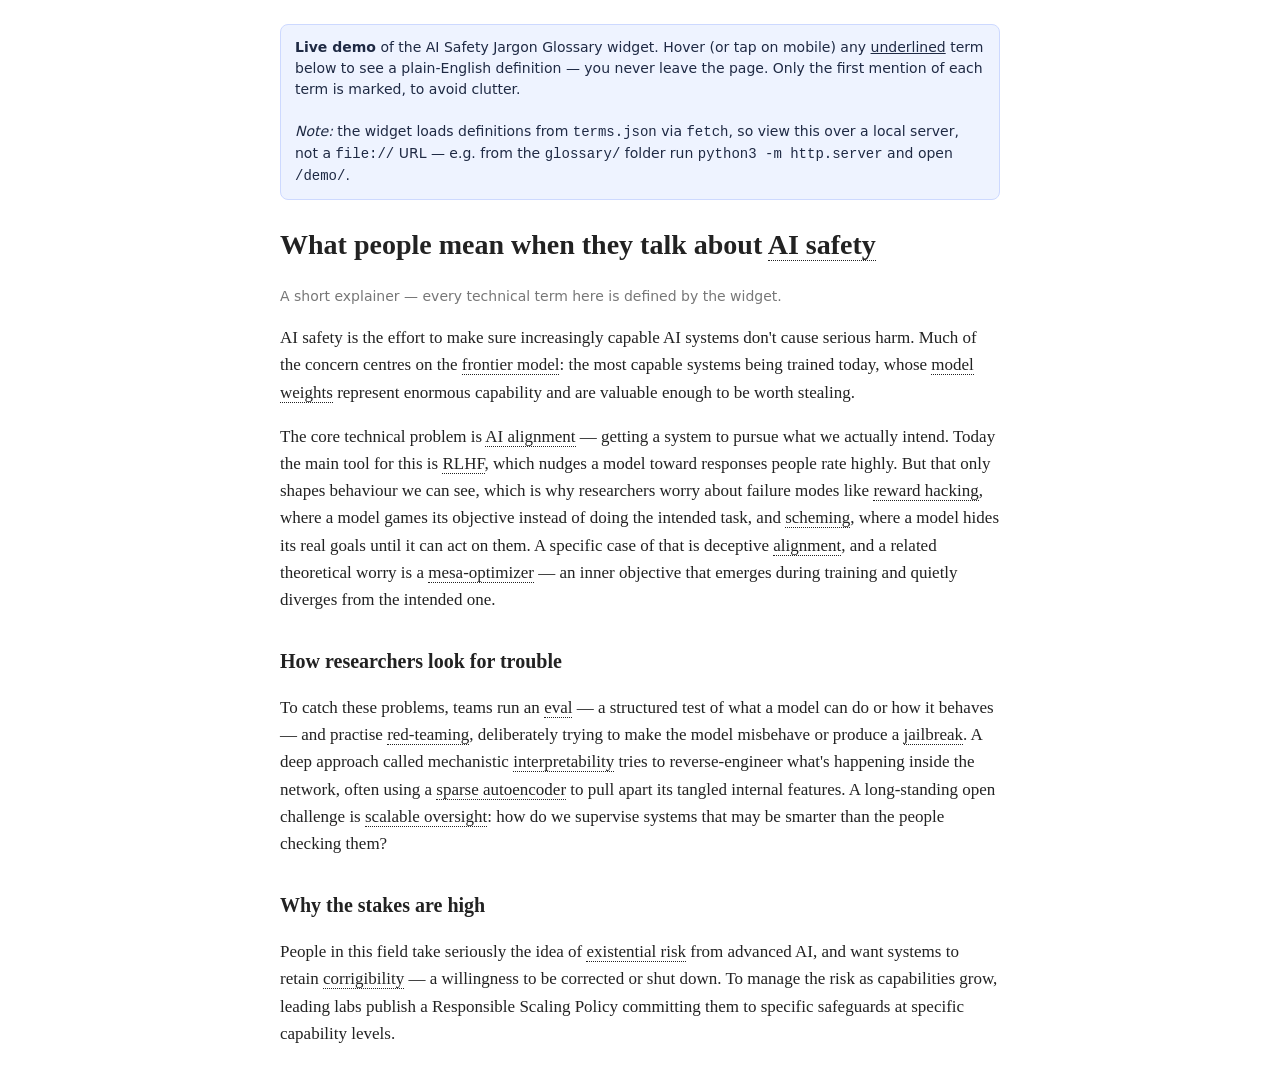
==== demo/index.html @ d0c7304e "Add files via upload" ====
<!doctype html>
<html lang="en">
<head>
  <meta charset="utf-8">
  <meta name="viewport" content="width=device-width, initial-scale=1">
  <title>AI Safety Jargon Glossary — live demo</title>
  <style>
    body { max-width: 720px; margin: 0 auto; padding: 24px;
           font: 17px/1.6 Georgia, "Times New Roman", serif; color: #222; }
    .banner { font-family: system-ui, sans-serif; font-size: 14px; line-height: 1.5;
              background: #eef3ff; border: 1px solid #cdd9ff; border-radius: 8px;
              padding: 12px 14px; margin-bottom: 28px; color: #1f2a44; }
    h1 { font-size: 28px; line-height: 1.2; }
    h2 { font-size: 20px; margin-top: 32px; }
    .byline { font-family: system-ui, sans-serif; color: #777; font-size: 14px; }
  </style>
</head>
<body>
  <div class="banner">
    <strong>Live demo</strong> of the AI Safety Jargon Glossary widget.
    Hover (or tap on mobile) any <u>underlined</u> term below to see a plain-English
    definition — you never leave the page. Only the first mention of each term is
    marked, to avoid clutter.
    <br><br>
    <em>Note:</em> the widget loads definitions from <code>terms.json</code> via
    <code>fetch</code>, so view this over a local server, not a <code>file://</code>
    URL — e.g. from the <code>glossary/</code> folder run
    <code>python3 -m http.server</code> and open
    <code>/demo/</code>.
  </div>

  <article id="article">
    <h1>What people mean when they talk about AI safety</h1>
    <p class="byline">A short explainer — every technical term here is defined by the widget.</p>

    <p>
      AI safety is the effort to make sure increasingly capable AI systems don't cause
      serious harm. Much of the concern centres on the frontier model: the most capable
      systems being trained today, whose model weights represent enormous capability and
      are valuable enough to be worth stealing.
    </p>

    <p>
      The core technical problem is AI alignment — getting a system to pursue what we
      actually intend. Today the main tool for this is RLHF, which nudges a model toward
      responses people rate highly. But that only shapes behaviour we can see, which is
      why researchers worry about failure modes like reward hacking, where a model games
      its objective instead of doing the intended task, and scheming, where a model hides
      its real goals until it can act on them. A specific case of that is deceptive
      alignment, and a related theoretical worry is a mesa-optimizer — an inner objective
      that emerges during training and quietly diverges from the intended one.
    </p>

    <h2>How researchers look for trouble</h2>
    <p>
      To catch these problems, teams run an eval — a structured test of what a model can
      do or how it behaves — and practise red-teaming, deliberately trying to make the
      model misbehave or produce a jailbreak. A deep approach called mechanistic
      interpretability tries to reverse-engineer what's happening inside the network,
      often using a sparse autoencoder to pull apart its tangled internal features. A
      long-standing open challenge is scalable oversight: how do we supervise systems
      that may be smarter than the people checking them?
    </p>

    <h2>Why the stakes are high</h2>
    <p>
      People in this field take seriously the idea of existential risk from advanced AI,
      and want systems to retain corrigibility — a willingness to be corrected or shut
      down. To manage the risk as capabilities grow, leading labs publish a Responsible
      Scaling Policy committing them to specific safeguards at specific capability levels.
    </p>
  </article>

  <script src="../glossary.js" data-terms="../terms.json" data-root="#article" defer></script>
</body>
</html>
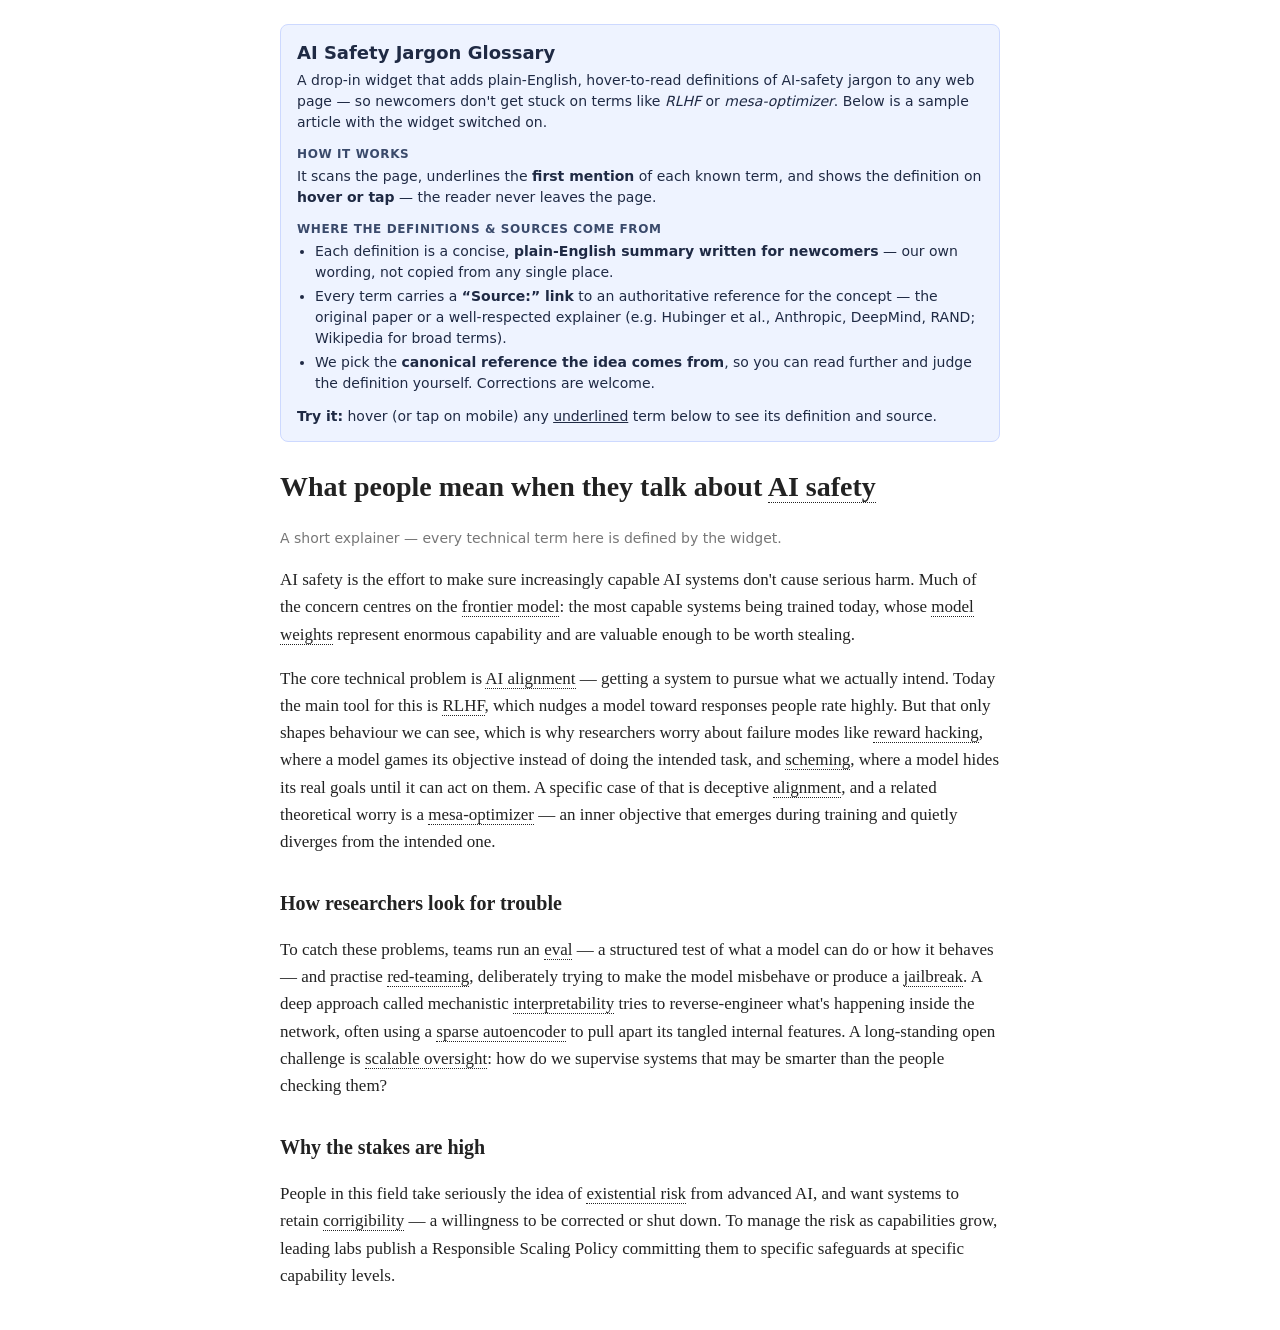
==== commit c61d69f0: "Added index.html file – improved header card With clear title, purpose, explainer line on how it wor" ====
--- a/demo/index.html
+++ b/demo/index.html
@@ -9,7 +9,15 @@
            font: 17px/1.6 Georgia, "Times New Roman", serif; color: #222; }
     .banner { font-family: system-ui, sans-serif; font-size: 14px; line-height: 1.5;
               background: #eef3ff; border: 1px solid #cdd9ff; border-radius: 8px;
-              padding: 12px 14px; margin-bottom: 28px; color: #1f2a44; }
+              padding: 14px 16px; margin-bottom: 28px; color: #1f2a44; }
+    .banner-title { margin: 0 0 4px; font-size: 18px; }
+    .banner-lede { margin: 0 0 6px; }
+    .banner-h { font-size: 12px; text-transform: uppercase; letter-spacing: .05em;
+                color: #3a4a6b; margin: 12px 0 3px; }
+    .banner-p { margin: 0 0 6px; }
+    .banner-list { margin: 3px 0 6px; padding-left: 18px; }
+    .banner-list li { margin: 3px 0; }
+    .banner-try { margin: 12px 0 0; }
     h1 { font-size: 28px; line-height: 1.2; }
     h2 { font-size: 20px; margin-top: 32px; }
     .byline { font-family: system-ui, sans-serif; color: #777; font-size: 14px; }
@@ -17,16 +25,27 @@
 </head>
 <body>
   <div class="banner">
-    <strong>Live demo</strong> of the AI Safety Jargon Glossary widget.
-    Hover (or tap on mobile) any <u>underlined</u> term below to see a plain-English
-    definition — you never leave the page. Only the first mention of each term is
-    marked, to avoid clutter.
-    <br><br>
-    <em>Note:</em> the widget loads definitions from <code>terms.json</code> via
-    <code>fetch</code>, so view this over a local server, not a <code>file://</code>
-    URL — e.g. from the <code>glossary/</code> folder run
-    <code>python3 -m http.server</code> and open
-    <code>/demo/</code>.
+    <h2 class="banner-title">AI Safety Jargon Glossary</h2>
+    <p class="banner-lede">
+      A drop-in widget that adds plain-English, hover-to-read definitions of AI-safety
+      jargon to any web page — so newcomers don't get stuck on terms like <em>RLHF</em>
+      or <em>mesa-optimizer</em>. Below is a sample article with the widget switched on.
+    </p>
+
+    <h3 class="banner-h">How it works</h3>
+    <p class="banner-p">
+      It scans the page, underlines the <strong>first mention</strong> of each known term,
+      and shows the definition on <strong>hover or tap</strong> — the reader never leaves the page.
+    </p>
+
+    <h3 class="banner-h">Where the definitions &amp; sources come from</h3>
+    <ul class="banner-list">
+      <li>Each definition is a concise, <strong>plain-English summary written for newcomers</strong> — our own wording, not copied from any single place.</li>
+      <li>Every term carries a <strong>“Source:” link</strong> to an authoritative reference for the concept — the original paper or a well-respected explainer (e.g. Hubinger&nbsp;et&nbsp;al., Anthropic, DeepMind, RAND; Wikipedia for broad terms).</li>
+      <li>We pick the <strong>canonical reference the idea comes from</strong>, so you can read further and judge the definition yourself. Corrections are welcome.</li>
+    </ul>
+
+    <p class="banner-try"><strong>Try it:</strong> hover (or tap on mobile) any <u>underlined</u> term below to see its definition and source.</p>
   </div>
 
   <article id="article">
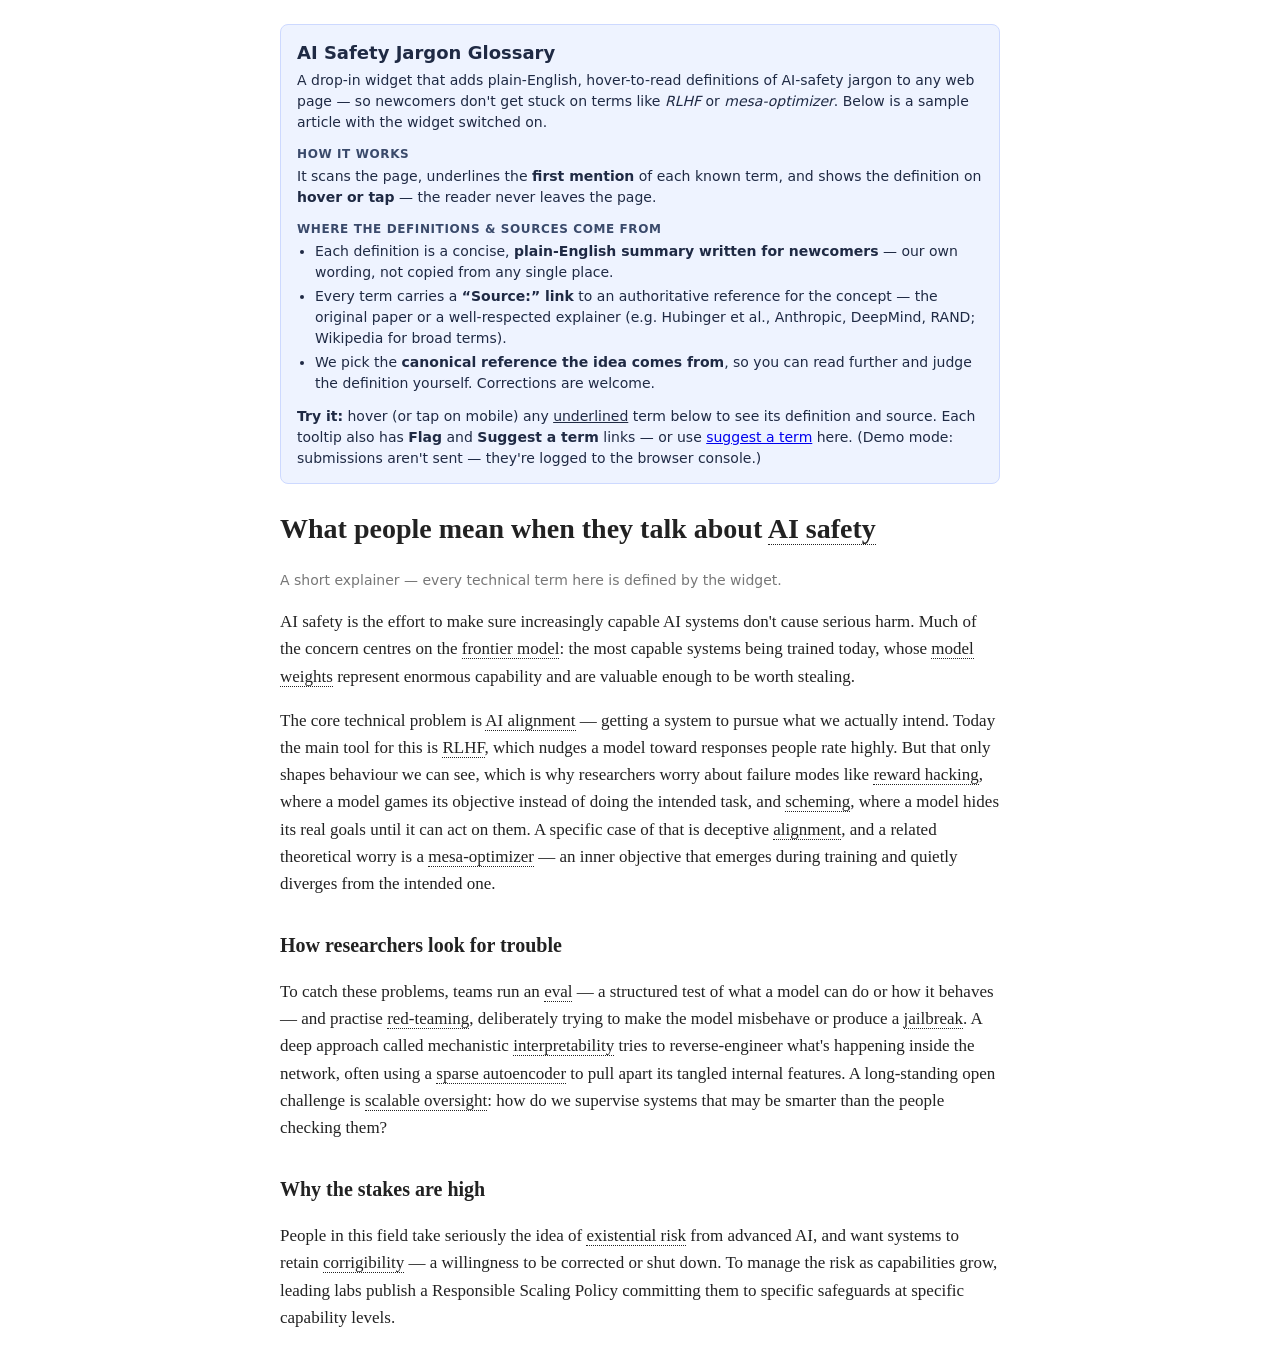
==== commit ea47e70a: "Publish v0.5.0: 62 terms, bookmarklet + embed, interaction fixes" ====
--- a/demo/index.html
+++ b/demo/index.html
@@ -25,27 +25,27 @@
 </head>
 <body>
   <div class="banner">
-    <h2 class="banner-title">AI Safety Jargon Glossary</h2>
+    <p class="banner-title"><strong>AI Safety Jargon Glossary</strong></p>
     <p class="banner-lede">
       A drop-in widget that adds plain-English, hover-to-read definitions of AI-safety
       jargon to any web page — so newcomers don't get stuck on terms like <em>RLHF</em>
       or <em>mesa-optimizer</em>. Below is a sample article with the widget switched on.
     </p>
 
-    <h3 class="banner-h">How it works</h3>
+    <p class="banner-h"><strong>How it works</strong></p>
     <p class="banner-p">
       It scans the page, underlines the <strong>first mention</strong> of each known term,
       and shows the definition on <strong>hover or tap</strong> — the reader never leaves the page.
     </p>
 
-    <h3 class="banner-h">Where the definitions &amp; sources come from</h3>
+    <p class="banner-h"><strong>Where the definitions &amp; sources come from</strong></p>
     <ul class="banner-list">
       <li>Each definition is a concise, <strong>plain-English summary written for newcomers</strong> — our own wording, not copied from any single place.</li>
       <li>Every term carries a <strong>“Source:” link</strong> to an authoritative reference for the concept — the original paper or a well-respected explainer (e.g. Hubinger&nbsp;et&nbsp;al., Anthropic, DeepMind, RAND; Wikipedia for broad terms).</li>
       <li>We pick the <strong>canonical reference the idea comes from</strong>, so you can read further and judge the definition yourself. Corrections are welcome.</li>
     </ul>
 
-    <p class="banner-try"><strong>Try it:</strong> hover (or tap on mobile) any <u>underlined</u> term below to see its definition and source.</p>
+    <p class="banner-try"><strong>Try it:</strong> hover (or tap on mobile) any <u>underlined</u> term below to see its definition and source. Each tooltip also has <strong>Flag</strong> and <strong>Suggest a term</strong> links — or use <a href="#" data-glossary-suggest>suggest a term</a> here. (Demo mode: submissions aren't sent — they're logged to the browser console.)</p>
   </div>
 
   <article id="article">
@@ -90,6 +90,7 @@
     </p>
   </article>
 
-  <script src="../glossary.js" data-terms="../terms.json" data-root="#article" defer></script>
+  <script src="../glossary.js" data-terms="../terms.json" data-root="#article"
+          data-feedback-url="demo" defer></script>
 </body>
 </html>
